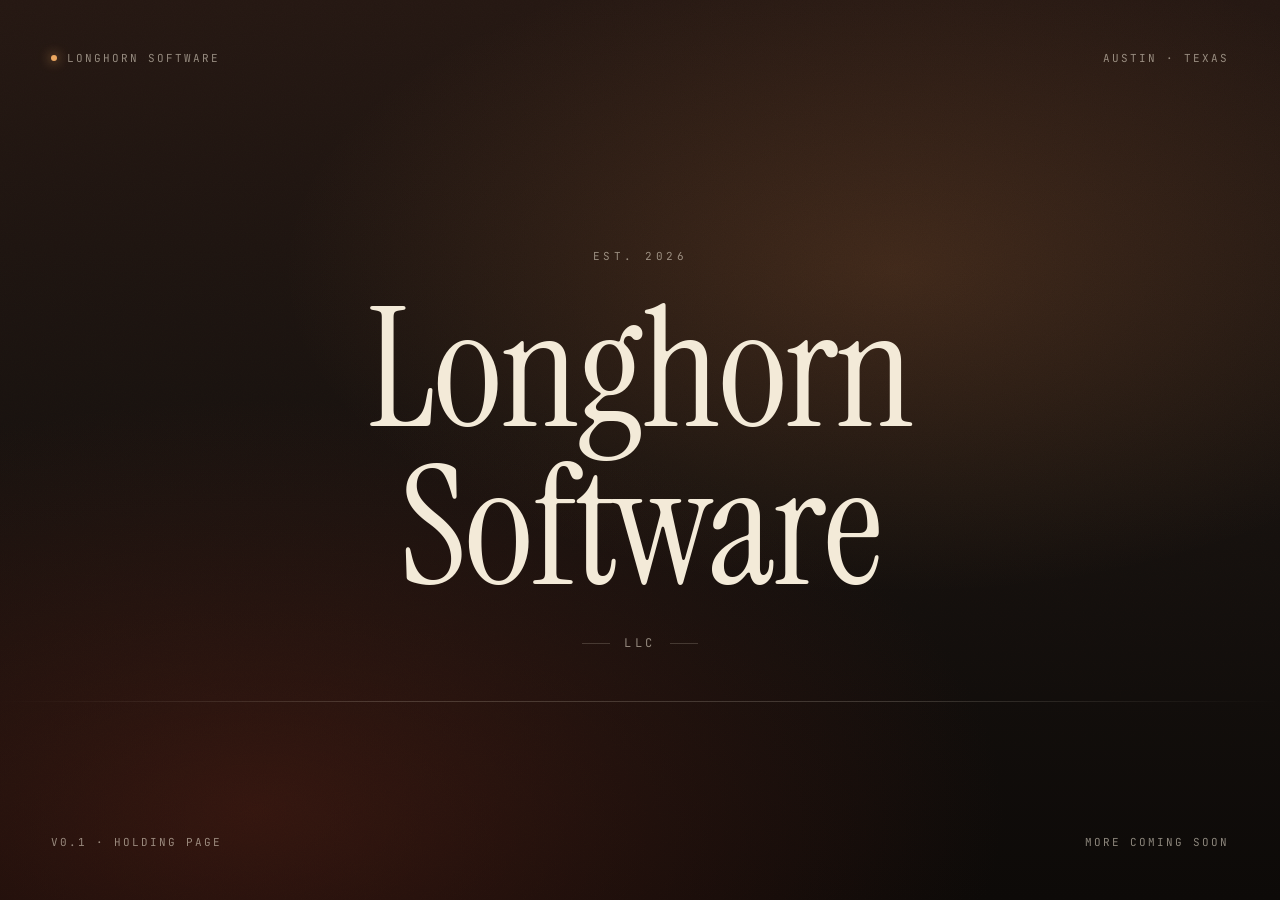
==== holding.html @ 9b178b7d "Initial Draft Publishing the initial website Draft" ====
<!doctype html>
<html lang="en">
<head>
<meta charset="utf-8" />
<meta name="viewport" content="width=device-width, initial-scale=1" />
<title>Longhorn Software</title>
<link rel="preconnect" href="https://fonts.googleapis.com" />
<link rel="preconnect" href="https://fonts.gstatic.com" crossorigin />
<link href="https://fonts.googleapis.com/css2?family=Instrument+Serif:ital@0;1&family=JetBrains+Mono:wght@400;500&display=swap" rel="stylesheet" />
<style>
  :root {
    --bg-deep: #16110e;
    --bg-mid: #241712;
    --bg-warm: #3a1f15;
    --ink: #f3ead8;
    --ink-dim: rgba(243, 234, 216, 0.55);
    --accent: oklch(0.78 0.12 65);
    --rule: rgba(243, 234, 216, 0.18);
  }

  * { box-sizing: border-box; }

  html, body {
    margin: 0;
    padding: 0;
    height: 100%;
    background: var(--bg-deep);
    color: var(--ink);
    font-family: "Instrument Serif", Georgia, serif;
    -webkit-font-smoothing: antialiased;
    -moz-osx-font-smoothing: grayscale;
  }

  /* Layered background: a vertical warm gradient + an off-center radial glow + a fine grain overlay */
  .stage {
    position: relative;
    min-height: 100vh;
    width: 100%;
    overflow: hidden;
    background:
      radial-gradient(ellipse 80% 60% at 70% 30%, rgba(214, 130, 70, 0.18), transparent 60%),
      radial-gradient(ellipse 90% 70% at 20% 90%, rgba(80, 30, 20, 0.55), transparent 65%),
      linear-gradient(180deg, var(--bg-mid) 0%, var(--bg-deep) 55%, #0c0907 100%);
  }

  /* Subtle grain — SVG noise so it ships inline */
  .grain {
    position: absolute;
    inset: 0;
    pointer-events: none;
    opacity: 0.18;
    mix-blend-mode: overlay;
    background-image: url("data:image/svg+xml;utf8,<svg xmlns='http://www.w3.org/2000/svg' width='240' height='240'><filter id='n'><feTurbulence type='fractalNoise' baseFrequency='0.9' numOctaves='2' stitchTiles='stitch'/><feColorMatrix values='0 0 0 0 1  0 0 0 0 1  0 0 0 0 1  0 0 0 0.55 0'/></filter><rect width='100%' height='100%' filter='url(%23n)'/></svg>");
  }

  /* Faint horizon line for grounding */
  .horizon {
    position: absolute;
    left: 0;
    right: 0;
    bottom: 22%;
    height: 1px;
    background: linear-gradient(90deg, transparent, var(--rule) 30%, var(--rule) 70%, transparent);
    pointer-events: none;
  }

  .frame {
    position: relative;
    z-index: 2;
    min-height: 100vh;
    display: grid;
    grid-template-rows: auto 1fr auto;
    padding: clamp(24px, 4vw, 56px);
  }

  .top, .bot {
    display: flex;
    justify-content: space-between;
    align-items: center;
    gap: 24px;
    font-family: "JetBrains Mono", ui-monospace, monospace;
    font-size: 11px;
    letter-spacing: 0.18em;
    text-transform: uppercase;
    color: var(--ink-dim);
  }

  .top .dot, .bot .dot {
    display: inline-block;
    width: 6px;
    height: 6px;
    border-radius: 50%;
    background: var(--accent);
    margin-right: 10px;
    vertical-align: 1px;
    box-shadow: 0 0 12px var(--accent);
  }

  .center {
    display: flex;
    flex-direction: column;
    align-items: center;
    justify-content: center;
    text-align: center;
    gap: 28px;
    padding: 32px 16px;
  }

  .eyebrow {
    font-family: "JetBrains Mono", ui-monospace, monospace;
    font-size: 11px;
    letter-spacing: 0.32em;
    text-transform: uppercase;
    color: var(--ink-dim);
  }

  .wordmark {
    font-family: "Instrument Serif", Georgia, serif;
    font-weight: 400;
    font-size: clamp(64px, 13vw, 180px);
    line-height: 0.95;
    letter-spacing: -0.01em;
    margin: 0;
    color: var(--ink);
    text-wrap: balance;
  }

  .wordmark .amp {
    font-style: italic;
    color: var(--accent);
    font-weight: 400;
  }

  .tag {
    font-family: "JetBrains Mono", ui-monospace, monospace;
    font-size: 12px;
    letter-spacing: 0.28em;
    text-transform: uppercase;
    color: var(--ink-dim);
    display: flex;
    align-items: center;
    gap: 14px;
  }

  .tag .bar {
    display: inline-block;
    width: 28px;
    height: 1px;
    background: var(--rule);
  }

  /* Soft entry */
  .fade {
    opacity: 0;
    transform: translateY(8px);
    animation: rise 1.1s cubic-bezier(0.2, 0.7, 0.2, 1) forwards;
  }
  .fade.d1 { animation-delay: 0.05s; }
  .fade.d2 { animation-delay: 0.25s; }
  .fade.d3 { animation-delay: 0.55s; }
  .fade.d4 { animation-delay: 0.85s; }

  @keyframes rise {
    to { opacity: 1; transform: translateY(0); }
  }

  @media (max-width: 600px) {
    .top, .bot { font-size: 10px; letter-spacing: 0.16em; }
    .top span.hide, .bot span.hide { display: none; }
  }
</style>
</head>
<body>
  <div class="stage" data-screen-label="Landing">
    <div class="grain"></div>
    <div class="horizon"></div>

    <div class="frame">
      <header class="top fade d1">
        <span><span class="dot"></span>Longhorn Software</span>
        <span class="hide">Austin · Texas</span>
      </header>

      <main class="center">
        <div class="eyebrow fade d2">Est. 2026</div>
        <h1 class="wordmark fade d3">Longhorn<br/>Software</h1>
        <div class="tag fade d4">
          <span class="bar"></span>
          <span>LLC</span>
          <span class="bar"></span>
        </div>
      </main>

      <footer class="bot fade d4">
        <span>v0.1 · Holding page</span>
        <span class="hide">More coming soon</span>
      </footer>
    </div>
  </div>
</body>
</html>
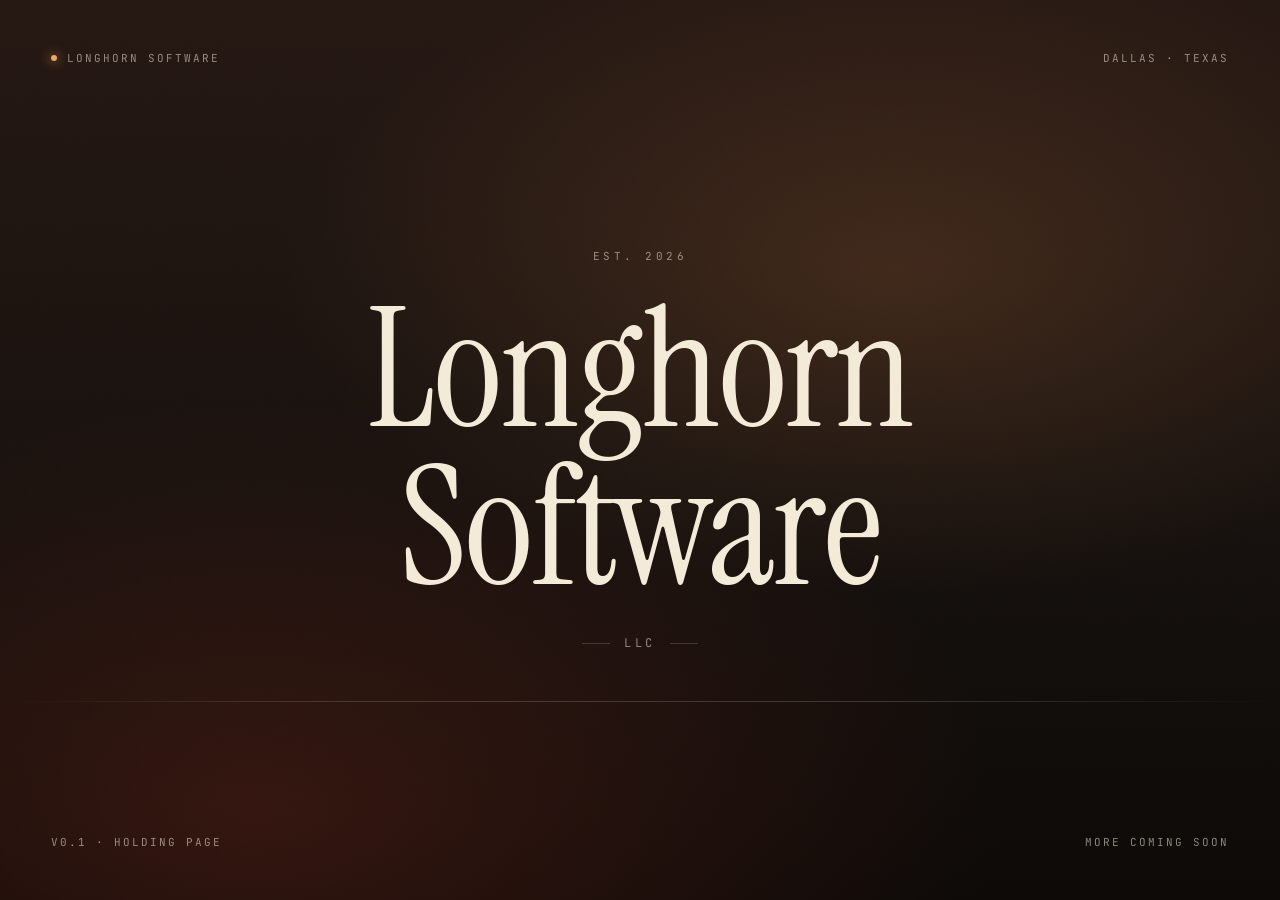
==== commit 5662fa79: "Updated Wrong City Quick City Change" ====
--- a/holding.html
+++ b/holding.html
@@ -178,7 +178,7 @@
     <div class="frame">
       <header class="top fade d1">
         <span><span class="dot"></span>Longhorn Software</span>
-        <span class="hide">Austin · Texas</span>
+        <span class="hide">Dallas · Texas</span>
       </header>
 
       <main class="center">
